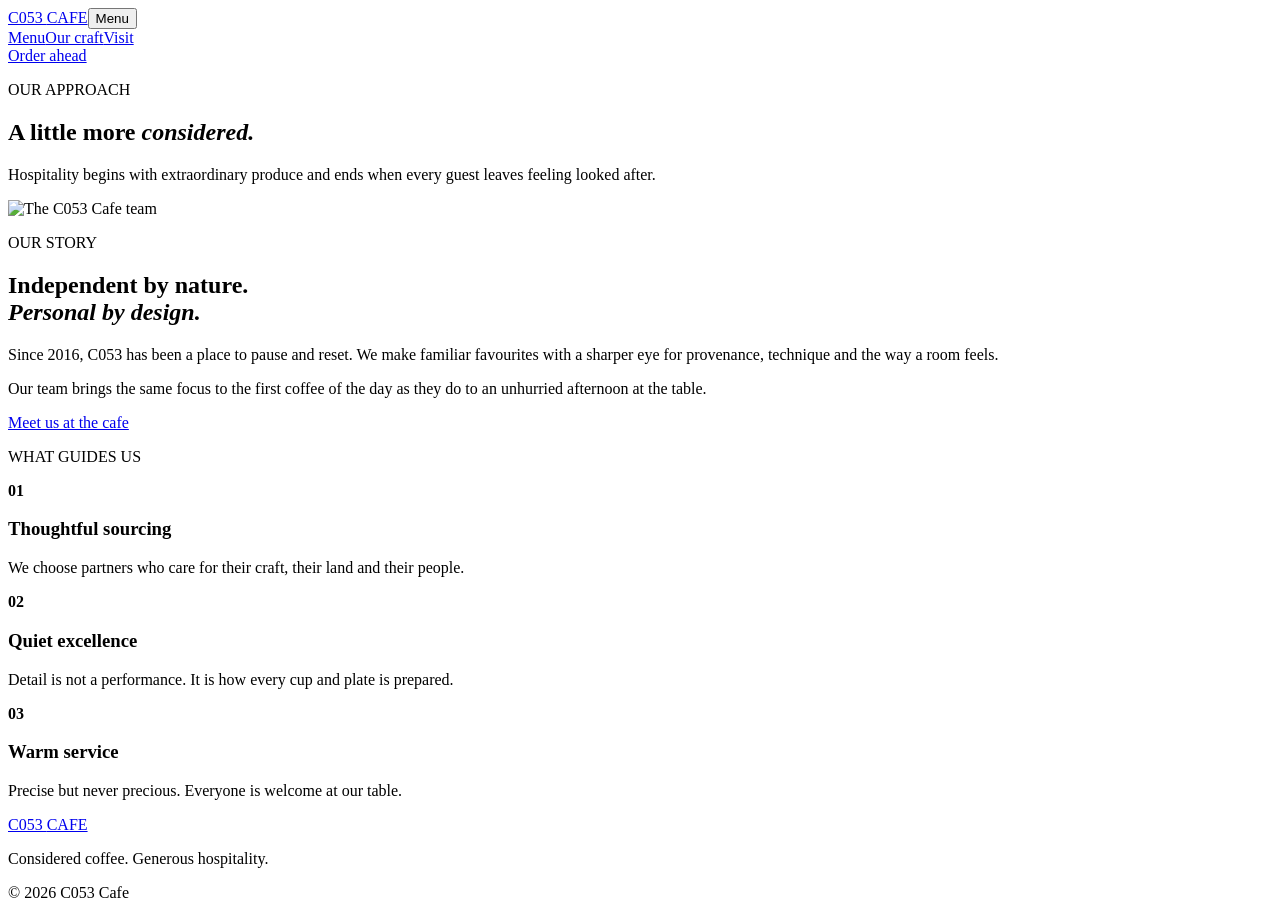
==== about.html @ c3044acc "Create the about page for the cafe" ====
<!doctype html><html lang="en"><head><meta charset="utf-8"><meta name="viewport" content="width=device-width,initial-scale=1"><title>Our Craft | C053 Cafe</title><link rel="preconnect" href="https://fonts.googleapis.com"><link rel="preconnect" href="https://fonts.gstatic.com" crossorigin><link href="https://fonts.googleapis.com/css2?family=DM+Sans:wght@400;500;600;700&family=Playfair+Display:ital,wght@0,600;0,700;1,600&display=swap" rel="stylesheet"><link rel="stylesheet" href="css/style.css"></head><body><header class="header inner-header"><a class="wordmark" href="index.html">C053 <span>CAFE</span></a><button class="nav-toggle" aria-expanded="false" aria-controls="nav">Menu</button><nav id="nav" class="nav"><a href="menu.html">Menu</a><a href="about.html">Our craft</a><a href="visit.html">Visit</a></nav><a class="order-button" href="menu.html">Order ahead</a></header><main><section class="page-hero"><p class="kicker">OUR APPROACH</p><h1>A little more <em>considered.</em></h1><p>Hospitality begins with extraordinary produce and ends when every guest leaves feeling looked after.</p></section><section class="story-grid section"><img src="images/Cafe-Owners.png" alt="The C053 Cafe team"><div><p class="kicker">OUR STORY</p><h2>Independent by nature.<br><em>Personal by design.</em></h2><p>Since 2016, C053 has been a place to pause and reset. We make familiar favourites with a sharper eye for provenance, technique and the way a room feels.</p><p>Our team brings the same focus to the first coffee of the day as they do to an unhurried afternoon at the table.</p><a class="button dark" href="visit.html">Meet us at the cafe</a></div></section><section class="principles section"><p class="kicker">WHAT GUIDES US</p><div><article><strong>01</strong><h3>Thoughtful sourcing</h3><p>We choose partners who care for their craft, their land and their people.</p></article><article><strong>02</strong><h3>Quiet excellence</h3><p>Detail is not a performance. It is how every cup and plate is prepared.</p></article><article><strong>03</strong><h3>Warm service</h3><p>Precise but never precious. Everyone is welcome at our table.</p></article></div></section></main><footer><a class="wordmark" href="index.html">C053 <span>CAFE</span></a><p>Considered coffee. Generous hospitality.</p><p>© 2026 C053 Cafe</p></footer><script src="js/script.js"></script></body></html>
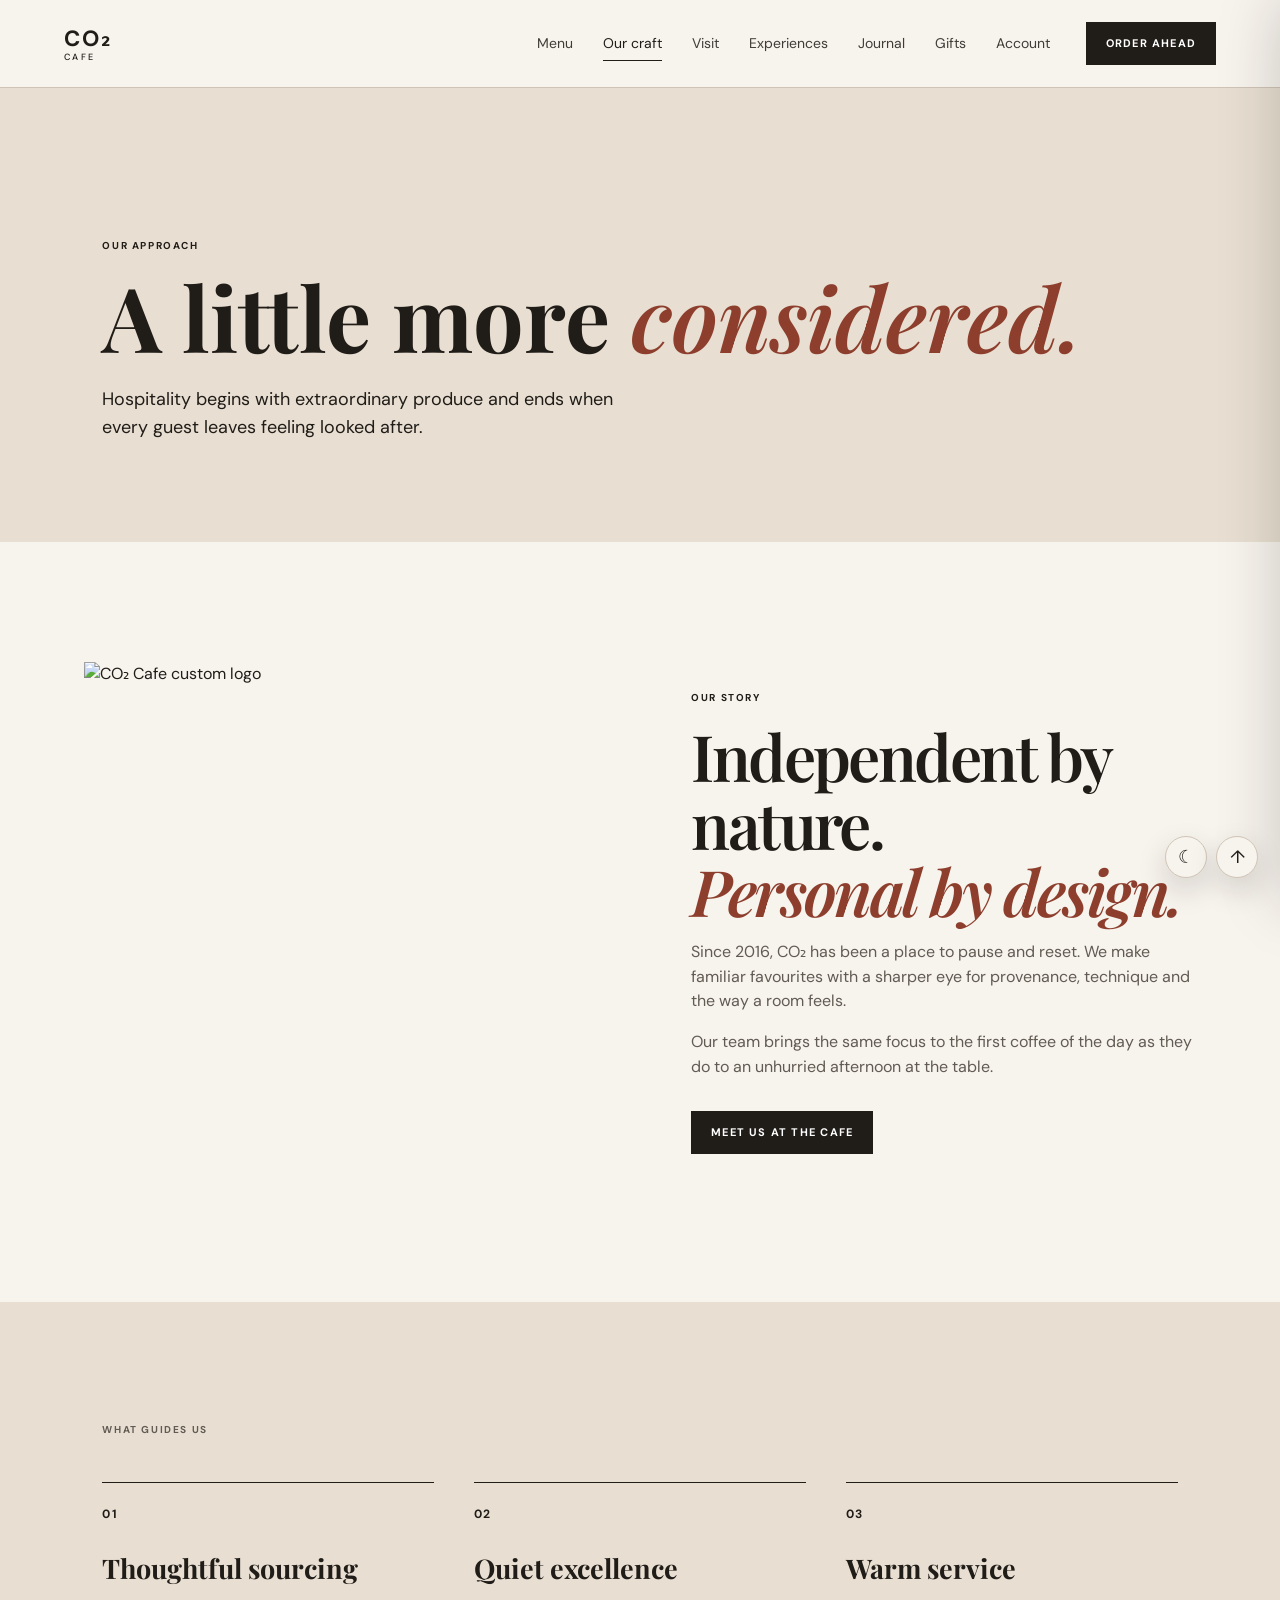
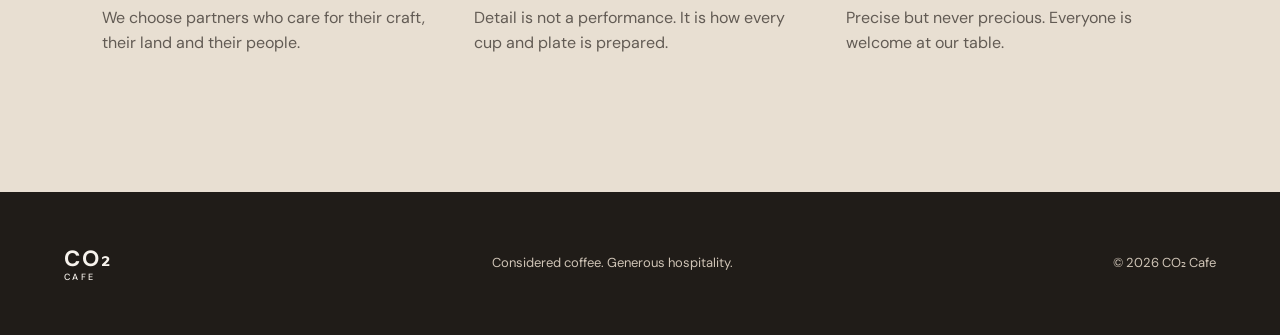
==== commit 3b1103b8: "Update the about page to reflect the latest cafe details and branding" ====
--- a/about.html
+++ b/about.html
@@ -1 +1 @@
-<!doctype html><html lang="en"><head><meta charset="utf-8"><meta name="viewport" content="width=device-width,initial-scale=1"><title>Our Craft | C053 Cafe</title><link rel="preconnect" href="https://fonts.googleapis.com"><link rel="preconnect" href="https://fonts.gstatic.com" crossorigin><link href="https://fonts.googleapis.com/css2?family=DM+Sans:wght@400;500;600;700&family=Playfair+Display:ital,wght@0,600;0,700;1,600&display=swap" rel="stylesheet"><link rel="stylesheet" href="css/style.css"></head><body><header class="header inner-header"><a class="wordmark" href="index.html">C053 <span>CAFE</span></a><button class="nav-toggle" aria-expanded="false" aria-controls="nav">Menu</button><nav id="nav" class="nav"><a href="menu.html">Menu</a><a href="about.html">Our craft</a><a href="visit.html">Visit</a></nav><a class="order-button" href="menu.html">Order ahead</a></header><main><section class="page-hero"><p class="kicker">OUR APPROACH</p><h1>A little more <em>considered.</em></h1><p>Hospitality begins with extraordinary produce and ends when every guest leaves feeling looked after.</p></section><section class="story-grid section"><img src="images/Cafe-Owners.png" alt="The C053 Cafe team"><div><p class="kicker">OUR STORY</p><h2>Independent by nature.<br><em>Personal by design.</em></h2><p>Since 2016, C053 has been a place to pause and reset. We make familiar favourites with a sharper eye for provenance, technique and the way a room feels.</p><p>Our team brings the same focus to the first coffee of the day as they do to an unhurried afternoon at the table.</p><a class="button dark" href="visit.html">Meet us at the cafe</a></div></section><section class="principles section"><p class="kicker">WHAT GUIDES US</p><div><article><strong>01</strong><h3>Thoughtful sourcing</h3><p>We choose partners who care for their craft, their land and their people.</p></article><article><strong>02</strong><h3>Quiet excellence</h3><p>Detail is not a performance. It is how every cup and plate is prepared.</p></article><article><strong>03</strong><h3>Warm service</h3><p>Precise but never precious. Everyone is welcome at our table.</p></article></div></section></main><footer><a class="wordmark" href="index.html">C053 <span>CAFE</span></a><p>Considered coffee. Generous hospitality.</p><p>© 2026 C053 Cafe</p></footer><script src="js/script.js"></script></body></html>
+<!doctype html><html lang="en"><head><meta charset="utf-8"><meta name="viewport" content="width=device-width,initial-scale=1"><title>Our Craft | CO₂ Cafe</title><link rel="preconnect" href="https://fonts.googleapis.com"><link rel="preconnect" href="https://fonts.gstatic.com" crossorigin><link href="https://fonts.googleapis.com/css2?family=DM+Sans:wght@400;500;600;700&family=Playfair+Display:ital,wght@0,600;0,700;1,600&display=swap" rel="stylesheet"><link rel="stylesheet" href="css/style.css"></head><body><header class="header inner-header"><a class="wordmark" href="index.html">CO₂ <span>CAFE</span></a><button class="nav-toggle" aria-expanded="false" aria-controls="nav">Menu</button><nav id="nav" class="nav"><a href="menu.html">Menu</a><a href="about.html">Our craft</a><a href="visit.html">Visit</a></nav><a class="order-button" href="menu.html">Order ahead</a></header><main><section class="page-hero"><p class="kicker">OUR APPROACH</p><h1>A little more <em>considered.</em></h1><p>Hospitality begins with extraordinary produce and ends when every guest leaves feeling looked after.</p></section><section class="story-grid section"><img src="images/co2-cafe-mark.svg" alt="CO₂ Cafe custom logo"><div><p class="kicker">OUR STORY</p><h2>Independent by nature.<br><em>Personal by design.</em></h2><p>Since 2016, CO₂ has been a place to pause and reset. We make familiar favourites with a sharper eye for provenance, technique and the way a room feels.</p><p>Our team brings the same focus to the first coffee of the day as they do to an unhurried afternoon at the table.</p><a class="button dark" href="visit.html">Meet us at the cafe</a></div></section><section class="principles section"><p class="kicker">WHAT GUIDES US</p><div><article><strong>01</strong><h3>Thoughtful sourcing</h3><p>We choose partners who care for their craft, their land and their people.</p></article><article><strong>02</strong><h3>Quiet excellence</h3><p>Detail is not a performance. It is how every cup and plate is prepared.</p></article><article><strong>03</strong><h3>Warm service</h3><p>Precise but never precious. Everyone is welcome at our table.</p></article></div></section></main><footer><a class="wordmark" href="index.html">CO₂ <span>CAFE</span></a><p>Considered coffee. Generous hospitality.</p><p>© 2026 CO₂ Cafe</p></footer><script src="js/script.js"></script></body></html>
--- a/css/style.css
+++ b/css/style.css
@@ -0,0 +1 @@
+:root{--ink:#201c18;--paper:#f7f3ed;--cream:#e8dfd2;--line:#cfc4b6;--rust:#8d3e2d;--max:1240px}*{box-sizing:border-box}html{scroll-behavior:smooth}body{margin:0;background:var(--paper);color:var(--ink);font-family:'DM Sans',sans-serif;font-size:16px;line-height:1.55}a{color:inherit;text-decoration:none}button{font:inherit;cursor:pointer}.header{height:88px;display:flex;align-items:center;gap:36px;padding:0 max(5vw,28px);position:absolute;z-index:3;width:100%;color:#fff;border-bottom:1px solid rgba(255,255,255,.28)}.wordmark{font-family:'DM Sans';font-size:22px;font-weight:700;letter-spacing:.08em;white-space:nowrap}.wordmark span{font-size:9px;letter-spacing:.25em;display:block;font-weight:500;margin-top:-5px}.nav{display:flex;gap:30px;margin-left:auto;font-size:14px}.nav a{opacity:.85}.nav a:hover{opacity:1}.order-button,.button{border:1px solid currentColor;padding:12px 19px;background:transparent;text-transform:uppercase;letter-spacing:.11em;font-size:11px;font-weight:700}.order-button span{background:#fff;color:var(--ink);border-radius:999px;padding:2px 7px;margin-left:6px}.nav-toggle{display:none}.hero{height:min(780px,100vh);min-height:650px;color:#fff;position:relative;isolation:isolate}.hero>img,.hero-shade{position:absolute;width:100%;height:100%;object-fit:cover}.hero-shade{background:linear-gradient(90deg,rgba(18,12,8,.67),rgba(18,12,8,.15) 72%);z-index:1}.hero-content,.hero-note{position:absolute;z-index:2}.hero-content{left:max(8vw,28px);top:50%;transform:translateY(-39%);max-width:620px}.kicker,.product-type,.label{letter-spacing:.16em;font-weight:700;font-size:10px;margin:0 0 17px}.hero h1,h2{font-family:'Playfair Display',serif;font-weight:600;line-height:1.05;letter-spacing:-.04em;margin:0}.hero h1{font-size:clamp(52px,7vw,100px)}em{color:var(--rust);font-weight:600}.hero h1 em{color:#fff}.hero-content>p:not(.kicker){font-size:18px;max-width:470px;margin:25px 0 32px}.button.light{background:#fff;color:var(--ink);border-color:#fff}.hero-note{bottom:30px;right:5vw;font-size:11px;letter-spacing:.1em;text-transform:uppercase}.section{max-width:var(--max);margin:auto;padding:120px max(5vw,28px)}h2{font-size:clamp(40px,5vw,68px)}.intro{padding-top:135px}.lead{max-width:610px;font-size:20px;margin:30px 0 60px;color:#514b45}.credentials{display:grid;grid-template-columns:repeat(3,1fr);border-top:1px solid var(--line);border-bottom:1px solid var(--line)}.credentials div{padding:25px 0;display:flex;align-items:center;gap:16px;border-right:1px solid var(--line)}.credentials div:last-child{border:0}.credentials strong{font-family:'Playfair Display';font-size:34px}.credentials span{font-size:12px;line-height:1.35}.menu{padding-top:70px}.section-head{display:flex;justify-content:space-between;gap:50px;align-items:end}.section-head>p{max-width:350px;color:#625b54}.filters{display:flex;gap:8px;margin:48px 0 25px}.filters button{background:none;border:0;padding:8px 0;margin-right:24px;font-size:12px;letter-spacing:.1em;text-transform:uppercase}.filters .selected{border-bottom:2px solid var(--rust);color:var(--rust)}.products{display:grid;grid-template-columns:repeat(3,1fr);gap:20px}.products article{background:#fff}.products img{width:100%;height:315px;object-fit:cover;display:block}.products article>div{padding:22px}.products h3{font-family:'Playfair Display';font-size:25px;margin:0}.products article p:not(.product-type){font-size:14px;color:#625b54;min-height:44px}.products button{border:0;border-top:1px solid var(--line);width:100%;background:none;text-align:left;padding:14px 0 0;font-size:11px;text-transform:uppercase;letter-spacing:.1em;font-weight:700}.products button span{float:right}.craft{display:grid;grid-template-columns:1.15fr .85fr;background:var(--cream);margin-top:70px}.craft-image img{height:100%;min-height:570px;width:100%;object-fit:cover;display:block}.craft-copy{padding:clamp(50px,8vw,130px) max(7vw,30px);align-self:center}.craft-copy>p:not(.kicker){color:#554d46;margin:28px 0}.text-link{border-bottom:1px solid var(--ink);padding-bottom:6px;font-size:12px;text-transform:uppercase;letter-spacing:.11em;font-weight:700}.visit{display:grid;grid-template-columns:1fr 1fr;gap:70px;padding-top:140px;padding-bottom:140px}.visit-info{display:grid;grid-template-columns:1fr 1fr;gap:25px}.visit-info p:not(.label){margin:0;font-size:15px}.visit .button{grid-column:span 2;justify-self:start;margin-top:25px;background:var(--ink);color:#fff}.toast{position:fixed;bottom:25px;left:50%;transform:translate(-50%,100px);opacity:0;transition:.25s;background:var(--ink);color:#fff;padding:14px 20px;font-size:13px;z-index:5}.toast.show{transform:translate(-50%,0);opacity:1}footer{background:#201c18;color:#f7f3ed;padding:50px max(5vw,28px);display:flex;justify-content:space-between;align-items:center;gap:25px;font-size:13px}footer p{margin:0;color:#cfc4b6}@media(max-width:720px){.header{height:70px;gap:18px}.nav-toggle{display:block;margin-left:auto;background:none;color:white;border:0;text-transform:uppercase;letter-spacing:.1em;font-size:11px}.nav{display:none;position:absolute;top:70px;left:0;right:0;background:#201c18;padding:20px 28px;flex-direction:column;gap:14px}.nav.open{display:flex}.order-button{padding:9px 11px;font-size:9px}.hero{min-height:620px}.hero-content{left:28px;right:28px}.hero-note{left:28px;right:auto}.section{padding:82px 28px}.credentials{grid-template-columns:1fr}.credentials div{border-right:0;border-bottom:1px solid var(--line)}.credentials div:last-child{border-bottom:0}.section-head,.visit{display:block}.section-head>p{margin-top:25px}.products{grid-template-columns:1fr}.products img{height:280px}.craft{grid-template-columns:1fr}.craft-image img{min-height:340px;height:340px}.visit-info{margin-top:40px}.visit .button{margin-top:35px}footer{display:block}footer>*{margin-bottom:20px!important}}
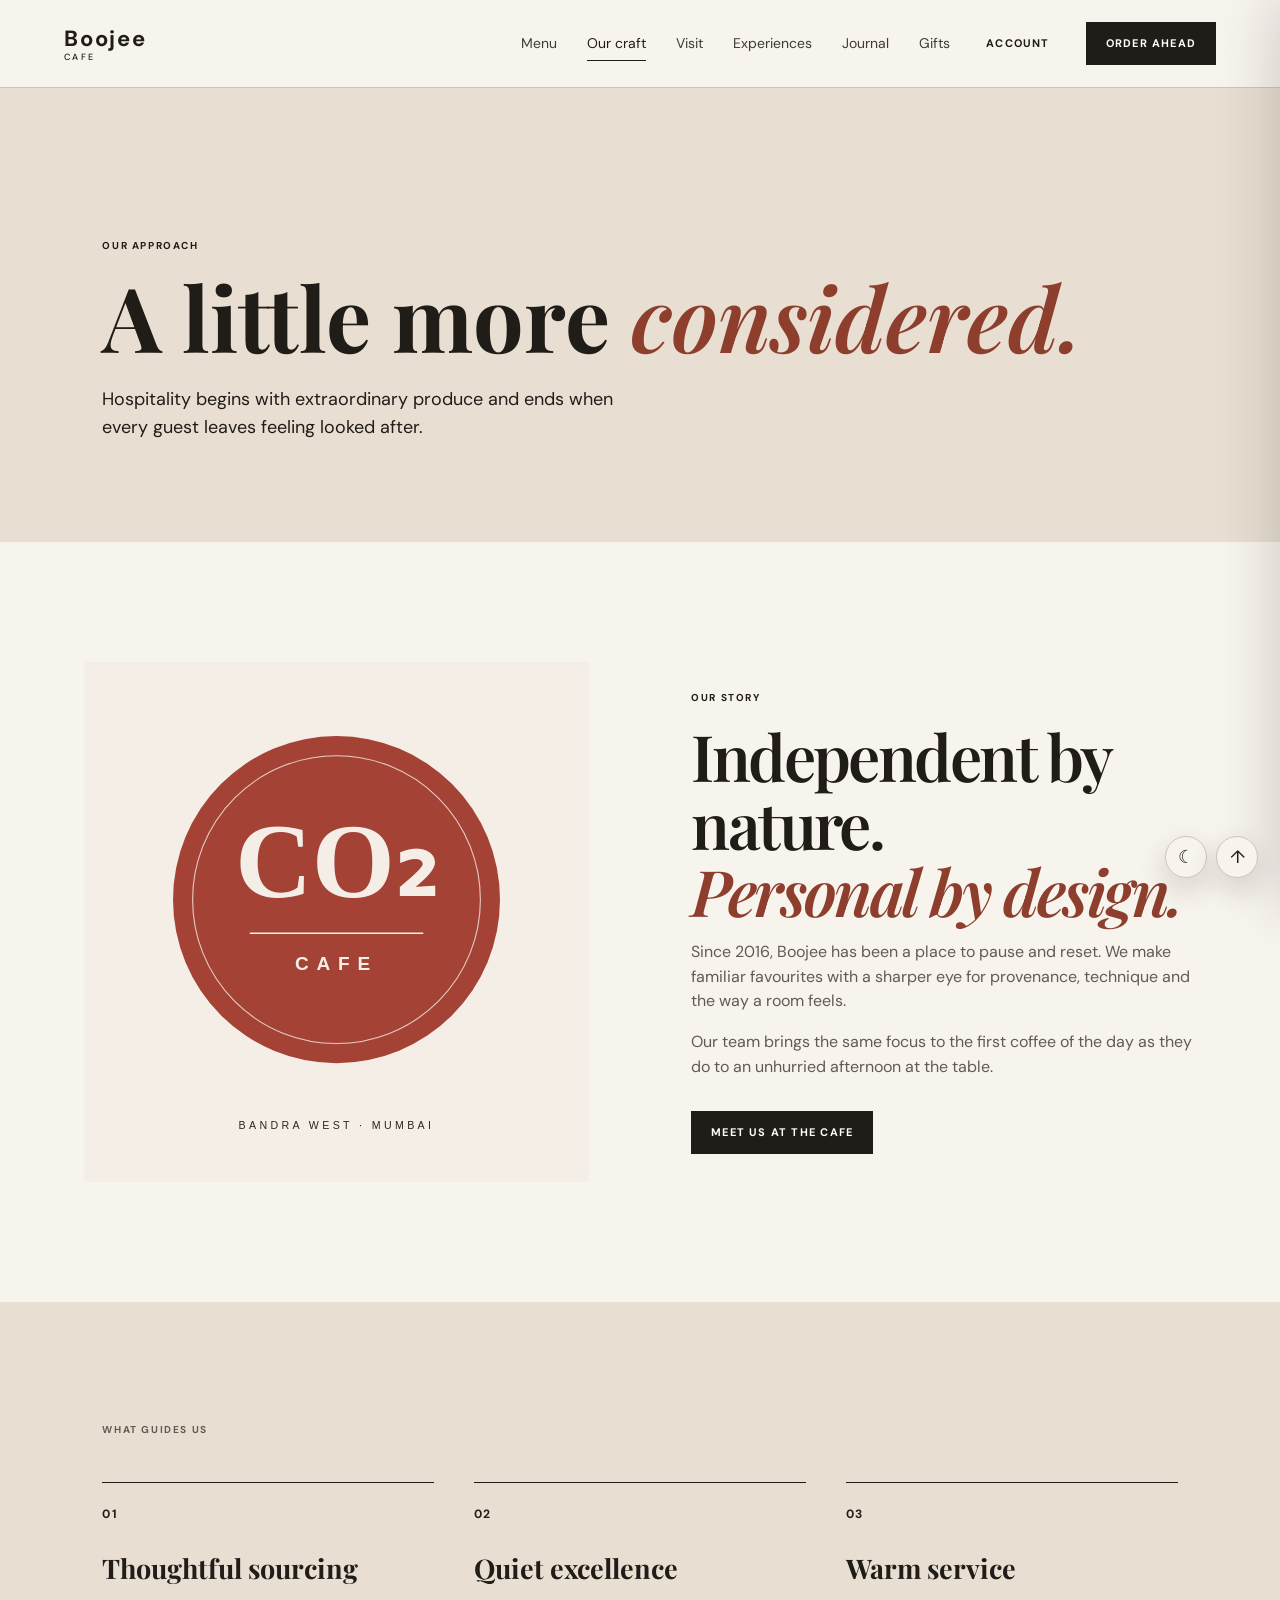
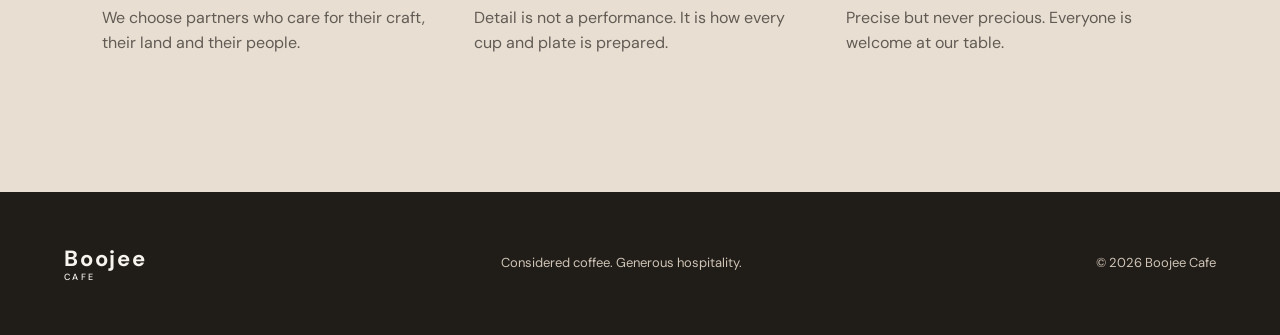
==== commit 416c5bee: "Refactor: Rebrand from CO2/C053 Cafe to Boojee Cafe globally" ====
--- a/about.html
+++ b/about.html
@@ -1 +1 @@
-<!doctype html><html lang="en"><head><meta charset="utf-8"><meta name="viewport" content="width=device-width,initial-scale=1"><title>Our Craft | CO₂ Cafe</title><link rel="preconnect" href="https://fonts.googleapis.com"><link rel="preconnect" href="https://fonts.gstatic.com" crossorigin><link href="https://fonts.googleapis.com/css2?family=DM+Sans:wght@400;500;600;700&family=Playfair+Display:ital,wght@0,600;0,700;1,600&display=swap" rel="stylesheet"><link rel="stylesheet" href="css/style.css"></head><body><header class="header inner-header"><a class="wordmark" href="index.html">CO₂ <span>CAFE</span></a><button class="nav-toggle" aria-expanded="false" aria-controls="nav">Menu</button><nav id="nav" class="nav"><a href="menu.html">Menu</a><a href="about.html">Our craft</a><a href="visit.html">Visit</a></nav><a class="order-button" href="menu.html">Order ahead</a></header><main><section class="page-hero"><p class="kicker">OUR APPROACH</p><h1>A little more <em>considered.</em></h1><p>Hospitality begins with extraordinary produce and ends when every guest leaves feeling looked after.</p></section><section class="story-grid section"><img src="images/co2-cafe-mark.svg" alt="CO₂ Cafe custom logo"><div><p class="kicker">OUR STORY</p><h2>Independent by nature.<br><em>Personal by design.</em></h2><p>Since 2016, CO₂ has been a place to pause and reset. We make familiar favourites with a sharper eye for provenance, technique and the way a room feels.</p><p>Our team brings the same focus to the first coffee of the day as they do to an unhurried afternoon at the table.</p><a class="button dark" href="visit.html">Meet us at the cafe</a></div></section><section class="principles section"><p class="kicker">WHAT GUIDES US</p><div><article><strong>01</strong><h3>Thoughtful sourcing</h3><p>We choose partners who care for their craft, their land and their people.</p></article><article><strong>02</strong><h3>Quiet excellence</h3><p>Detail is not a performance. It is how every cup and plate is prepared.</p></article><article><strong>03</strong><h3>Warm service</h3><p>Precise but never precious. Everyone is welcome at our table.</p></article></div></section></main><footer><a class="wordmark" href="index.html">CO₂ <span>CAFE</span></a><p>Considered coffee. Generous hospitality.</p><p>© 2026 CO₂ Cafe</p></footer><script src="js/script.js"></script></body></html>
+<!doctype html><html lang="en"><head><meta charset="utf-8"><meta name="viewport" content="width=device-width,initial-scale=1"><title>Our Craft | Boojee Cafe</title><link rel="preconnect" href="https://fonts.googleapis.com"><link rel="preconnect" href="https://fonts.gstatic.com" crossorigin><link href="https://fonts.googleapis.com/css2?family=DM+Sans:wght@400;500;600;700&family=Playfair+Display:ital,wght@0,600;0,700;1,600&display=swap" rel="stylesheet"><link rel="stylesheet" href="css/style.css"></head><body><header class="header inner-header"><a class="wordmark" href="index.html">Boojee <span>CAFE</span></a><button class="nav-toggle" aria-expanded="false" aria-controls="nav">Menu</button><nav id="nav" class="nav"><a href="menu.html">Menu</a><a href="about.html">Our craft</a><a href="visit.html">Visit</a></nav><a class="order-button" href="menu.html">Order ahead</a></header><main><section class="page-hero"><p class="kicker">OUR APPROACH</p><h1>A little more <em>considered.</em></h1><p>Hospitality begins with extraordinary produce and ends when every guest leaves feeling looked after.</p></section><section class="story-grid section"><img src="images/boojee-cafe-mark.svg" alt="Boojee Cafe custom logo"><div><p class="kicker">OUR STORY</p><h2>Independent by nature.<br><em>Personal by design.</em></h2><p>Since 2016, Boojee has been a place to pause and reset. We make familiar favourites with a sharper eye for provenance, technique and the way a room feels.</p><p>Our team brings the same focus to the first coffee of the day as they do to an unhurried afternoon at the table.</p><a class="button dark" href="visit.html">Meet us at the cafe</a></div></section><section class="principles section"><p class="kicker">WHAT GUIDES US</p><div><article><strong>01</strong><h3>Thoughtful sourcing</h3><p>We choose partners who care for their craft, their land and their people.</p></article><article><strong>02</strong><h3>Quiet excellence</h3><p>Detail is not a performance. It is how every cup and plate is prepared.</p></article><article><strong>03</strong><h3>Warm service</h3><p>Precise but never precious. Everyone is welcome at our table.</p></article></div></section></main><footer><a class="wordmark" href="index.html">Boojee <span>CAFE</span></a><p>Considered coffee. Generous hospitality.</p><p>© 2026 Boojee Cafe</p></footer><script src="js/script.js"></script></body></html>
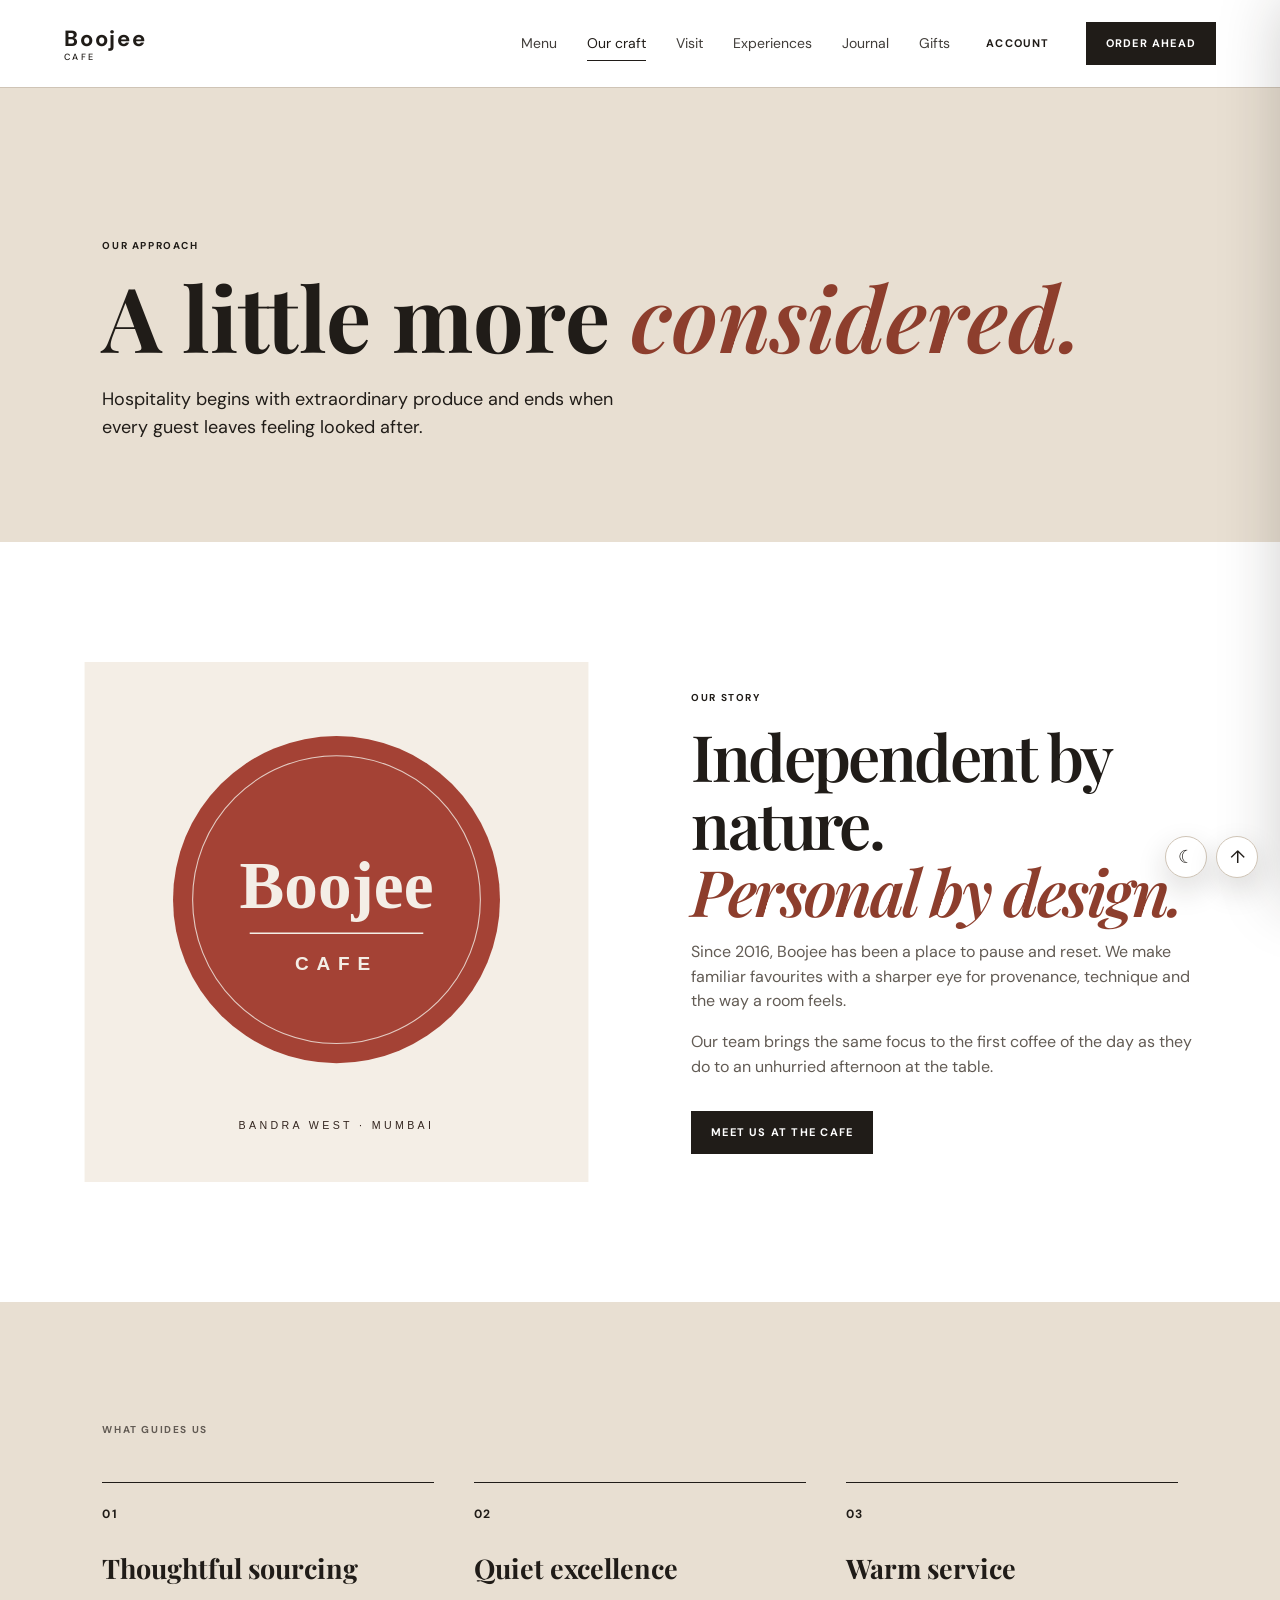
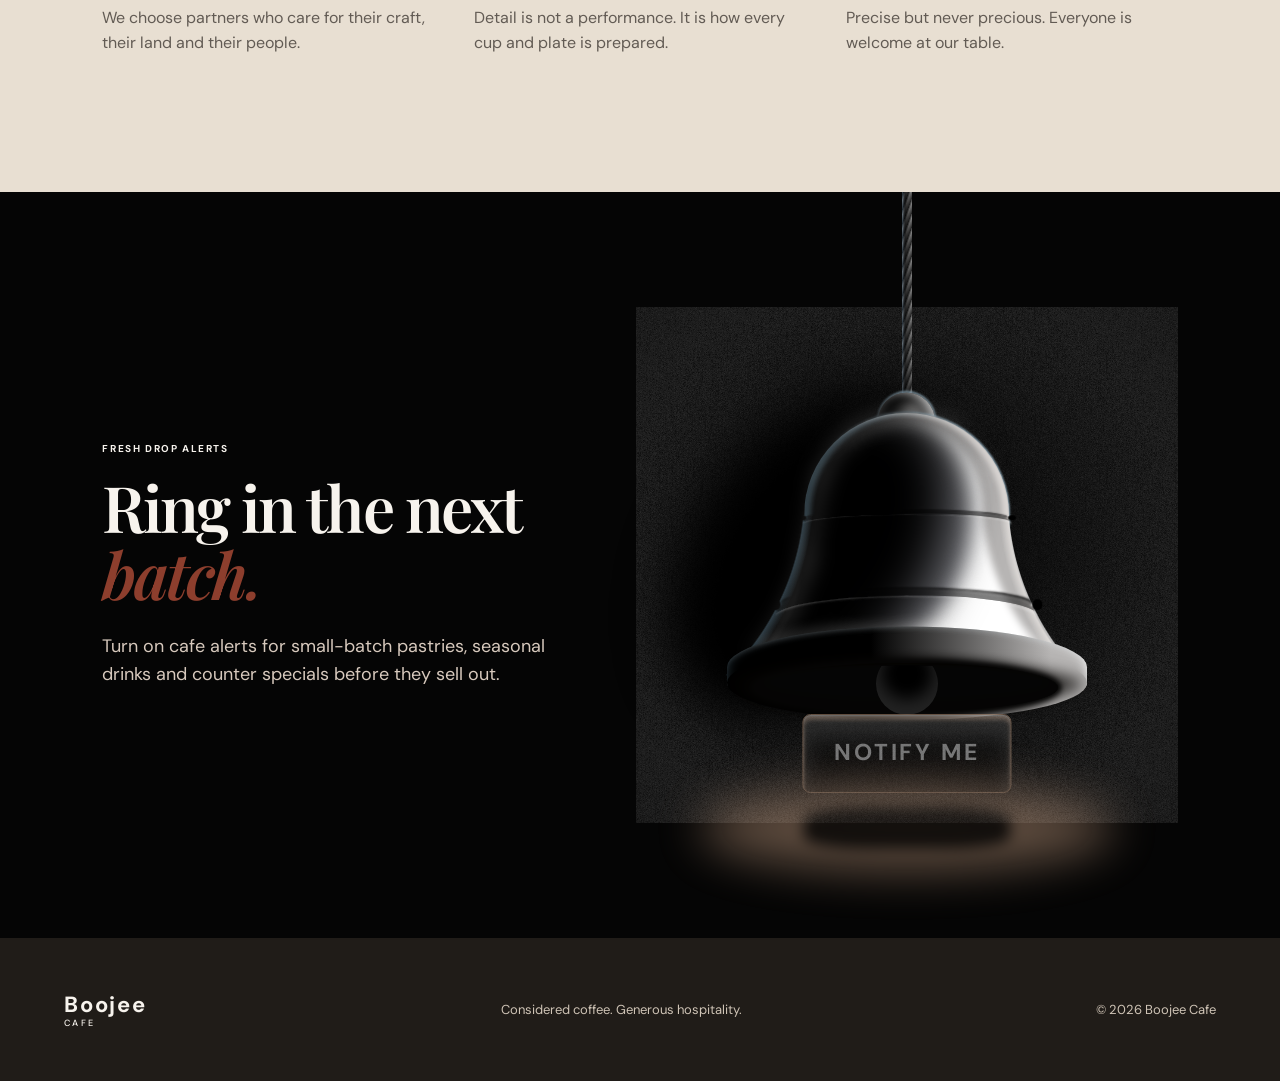
==== commit 1f07aa02: "Update about page with the latest brand copy and styling" ====
--- a/about.html
+++ b/about.html
@@ -1 +1,35 @@
-<!doctype html><html lang="en"><head><meta charset="utf-8"><meta name="viewport" content="width=device-width,initial-scale=1"><title>Our Craft | Boojee Cafe</title><link rel="preconnect" href="https://fonts.googleapis.com"><link rel="preconnect" href="https://fonts.gstatic.com" crossorigin><link href="https://fonts.googleapis.com/css2?family=DM+Sans:wght@400;500;600;700&family=Playfair+Display:ital,wght@0,600;0,700;1,600&display=swap" rel="stylesheet"><link rel="stylesheet" href="css/style.css"></head><body><header class="header inner-header"><a class="wordmark" href="index.html">Boojee <span>CAFE</span></a><button class="nav-toggle" aria-expanded="false" aria-controls="nav">Menu</button><nav id="nav" class="nav"><a href="menu.html">Menu</a><a href="about.html">Our craft</a><a href="visit.html">Visit</a></nav><a class="order-button" href="menu.html">Order ahead</a></header><main><section class="page-hero"><p class="kicker">OUR APPROACH</p><h1>A little more <em>considered.</em></h1><p>Hospitality begins with extraordinary produce and ends when every guest leaves feeling looked after.</p></section><section class="story-grid section"><img src="images/boojee-cafe-mark.svg" alt="Boojee Cafe custom logo"><div><p class="kicker">OUR STORY</p><h2>Independent by nature.<br><em>Personal by design.</em></h2><p>Since 2016, Boojee has been a place to pause and reset. We make familiar favourites with a sharper eye for provenance, technique and the way a room feels.</p><p>Our team brings the same focus to the first coffee of the day as they do to an unhurried afternoon at the table.</p><a class="button dark" href="visit.html">Meet us at the cafe</a></div></section><section class="principles section"><p class="kicker">WHAT GUIDES US</p><div><article><strong>01</strong><h3>Thoughtful sourcing</h3><p>We choose partners who care for their craft, their land and their people.</p></article><article><strong>02</strong><h3>Quiet excellence</h3><p>Detail is not a performance. It is how every cup and plate is prepared.</p></article><article><strong>03</strong><h3>Warm service</h3><p>Precise but never precious. Everyone is welcome at our table.</p></article></div></section></main><footer><a class="wordmark" href="index.html">Boojee <span>CAFE</span></a><p>Considered coffee. Generous hospitality.</p><p>© 2026 Boojee Cafe</p></footer><script src="js/script.js"></script></body></html>
+<!doctype html><html lang="en"><head><meta charset="utf-8"><meta name="viewport" content="width=device-width,initial-scale=1"><title>Our Craft | Boojee Cafe</title><link rel="preconnect" href="https://fonts.googleapis.com"><link rel="preconnect" href="https://fonts.gstatic.com" crossorigin><link href="https://fonts.googleapis.com/css2?family=DM+Sans:wght@400;500;600;700&family=Playfair+Display:ital,wght@0,600;0,700;1,600&display=swap" rel="stylesheet"><link rel="stylesheet" href="css/style.css"></head><body><header class="header inner-header"><a class="wordmark" href="index.html">Boojee <span>CAFE</span></a><button class="nav-toggle" aria-expanded="false" aria-controls="nav">Menu</button><nav id="nav" class="nav"><a href="menu.html">Menu</a><a href="about.html">Our craft</a><a href="visit.html">Visit</a></nav><a class="order-button" href="menu.html">Order ahead</a></header><main><section class="page-hero"><p class="kicker">OUR APPROACH</p><h1>A little more <em>considered.</em></h1><p>Hospitality begins with extraordinary produce and ends when every guest leaves feeling looked after.</p></section><section class="story-grid section"><img src="images/boojee-cafe-mark.svg" alt="Boojee Cafe custom logo"><div><p class="kicker">OUR STORY</p><h2>Independent by nature.<br><em>Personal by design.</em></h2><p>Since 2016, Boojee has been a place to pause and reset. We make familiar favourites with a sharper eye for provenance, technique and the way a room feels.</p><p>Our team brings the same focus to the first coffee of the day as they do to an unhurried afternoon at the table.</p><a class="button dark" href="visit.html">Meet us at the cafe</a></div></section><section class="principles section"><p class="kicker">WHAT GUIDES US</p><div><article><strong>01</strong><h3>Thoughtful sourcing</h3><p>We choose partners who care for their craft, their land and their people.</p></article><article><strong>02</strong><h3>Quiet excellence</h3><p>Detail is not a performance. It is how every cup and plate is prepared.</p></article><article><strong>03</strong><h3>Warm service</h3><p>Precise but never precious. Everyone is welcome at our table.</p></article></div></section>
+    <section class="bell-notify" aria-labelledby="bellNotifyTitle">
+      <div class="bell-copy">
+        <p class="kicker">FRESH DROP ALERTS</p>
+        <h2 id="bellNotifyTitle">Ring in the next <em>batch.</em></h2>
+        <p>Turn on cafe alerts for small-batch pastries, seasonal drinks and counter specials before they sell out.</p>
+      </div>
+      <div class="bell-stage">
+        <div class="bell-container off" data-bell-toggle aria-pressed="false" aria-label="Turn cafe notifications on">
+          <span class="rope"></span>
+          <span class="bell-top"></span>
+          <span class="bell-base"></span>
+          <span class="bell-base bell-base-glow"></span>
+          <span class="shadow-l1"></span>
+          <span class="shadow-l2"></span>
+          <span class="left-glow"></span>
+          <span class="left-glow2"></span>
+          <span class="r-glow"></span>
+          <span class="r-glow2"></span>
+          <span class="mid-ring"></span>
+          <span class="mid-ring small"></span>
+          <span class="glow"></span>
+          <span class="glow2"></span>
+          <span class="bell-buff-t"></span>
+          <span class="bell-buff"></span>
+          <span class="bell-btm"></span>
+          <span class="bell-btm2"></span>
+          <span class="bell-ring-container"><span class="bell-ring"></span><span class="bell-rays"></span></span>
+          <span class="volumetric"><span class="vl"></span><span class="vr"></span></span>
+        </div>
+        <button class="notify-button" type="button" data-bell-button>Notify Me</button>
+        <span class="grain" aria-hidden="true"></span>
+      </div>
+    </section>
+</main><footer><a class="wordmark" href="index.html">Boojee <span>CAFE</span></a><p>Considered coffee. Generous hospitality.</p><p>© 2026 Boojee Cafe</p></footer><script src="js/script.js"></script></body></html>
--- a/css/style.css
+++ b/css/style.css
@@ -1 +1 @@
-:root{--ink:#201c18;--paper:#f7f3ed;--cream:#e8dfd2;--line:#cfc4b6;--rust:#8d3e2d;--max:1240px}*{box-sizing:border-box}html{scroll-behavior:smooth}body{margin:0;background:var(--paper);color:var(--ink);font-family:'DM Sans',sans-serif;font-size:16px;line-height:1.55}a{color:inherit;text-decoration:none}button{font:inherit;cursor:pointer}.header{height:88px;display:flex;align-items:center;gap:36px;padding:0 max(5vw,28px);position:absolute;z-index:3;width:100%;color:#fff;border-bottom:1px solid rgba(255,255,255,.28)}.wordmark{font-family:'DM Sans';font-size:22px;font-weight:700;letter-spacing:.08em;white-space:nowrap}.wordmark span{font-size:9px;letter-spacing:.25em;display:block;font-weight:500;margin-top:-5px}.nav{display:flex;gap:30px;margin-left:auto;font-size:14px}.nav a{opacity:.85}.nav a:hover{opacity:1}.order-button,.button{border:1px solid currentColor;padding:12px 19px;background:transparent;text-transform:uppercase;letter-spacing:.11em;font-size:11px;font-weight:700}.order-button span{background:#fff;color:var(--ink);border-radius:999px;padding:2px 7px;margin-left:6px}.nav-toggle{display:none}.hero{height:min(780px,100vh);min-height:650px;color:#fff;position:relative;isolation:isolate}.hero>img,.hero-shade{position:absolute;width:100%;height:100%;object-fit:cover}.hero-shade{background:linear-gradient(90deg,rgba(18,12,8,.67),rgba(18,12,8,.15) 72%);z-index:1}.hero-content,.hero-note{position:absolute;z-index:2}.hero-content{left:max(8vw,28px);top:50%;transform:translateY(-39%);max-width:620px}.kicker,.product-type,.label{letter-spacing:.16em;font-weight:700;font-size:10px;margin:0 0 17px}.hero h1,h2{font-family:'Playfair Display',serif;font-weight:600;line-height:1.05;letter-spacing:-.04em;margin:0}.hero h1{font-size:clamp(52px,7vw,100px)}em{color:var(--rust);font-weight:600}.hero h1 em{color:#fff}.hero-content>p:not(.kicker){font-size:18px;max-width:470px;margin:25px 0 32px}.button.light{background:#fff;color:var(--ink);border-color:#fff}.hero-note{bottom:30px;right:5vw;font-size:11px;letter-spacing:.1em;text-transform:uppercase}.section{max-width:var(--max);margin:auto;padding:120px max(5vw,28px)}h2{font-size:clamp(40px,5vw,68px)}.intro{padding-top:135px}.lead{max-width:610px;font-size:20px;margin:30px 0 60px;color:#514b45}.credentials{display:grid;grid-template-columns:repeat(3,1fr);border-top:1px solid var(--line);border-bottom:1px solid var(--line)}.credentials div{padding:25px 0;display:flex;align-items:center;gap:16px;border-right:1px solid var(--line)}.credentials div:last-child{border:0}.credentials strong{font-family:'Playfair Display';font-size:34px}.credentials span{font-size:12px;line-height:1.35}.menu{padding-top:70px}.section-head{display:flex;justify-content:space-between;gap:50px;align-items:end}.section-head>p{max-width:350px;color:#625b54}.filters{display:flex;gap:8px;margin:48px 0 25px}.filters button{background:none;border:0;padding:8px 0;margin-right:24px;font-size:12px;letter-spacing:.1em;text-transform:uppercase}.filters .selected{border-bottom:2px solid var(--rust);color:var(--rust)}.products{display:grid;grid-template-columns:repeat(3,1fr);gap:20px}.products article{background:#fff}.products img{width:100%;height:315px;object-fit:cover;display:block}.products article>div{padding:22px}.products h3{font-family:'Playfair Display';font-size:25px;margin:0}.products article p:not(.product-type){font-size:14px;color:#625b54;min-height:44px}.products button{border:0;border-top:1px solid var(--line);width:100%;background:none;text-align:left;padding:14px 0 0;font-size:11px;text-transform:uppercase;letter-spacing:.1em;font-weight:700}.products button span{float:right}.craft{display:grid;grid-template-columns:1.15fr .85fr;background:var(--cream);margin-top:70px}.craft-image img{height:100%;min-height:570px;width:100%;object-fit:cover;display:block}.craft-copy{padding:clamp(50px,8vw,130px) max(7vw,30px);align-self:center}.craft-copy>p:not(.kicker){color:#554d46;margin:28px 0}.text-link{border-bottom:1px solid var(--ink);padding-bottom:6px;font-size:12px;text-transform:uppercase;letter-spacing:.11em;font-weight:700}.visit{display:grid;grid-template-columns:1fr 1fr;gap:70px;padding-top:140px;padding-bottom:140px}.visit-info{display:grid;grid-template-columns:1fr 1fr;gap:25px}.visit-info p:not(.label){margin:0;font-size:15px}.visit .button{grid-column:span 2;justify-self:start;margin-top:25px;background:var(--ink);color:#fff}.toast{position:fixed;bottom:25px;left:50%;transform:translate(-50%,100px);opacity:0;transition:.25s;background:var(--ink);color:#fff;padding:14px 20px;font-size:13px;z-index:5}.toast.show{transform:translate(-50%,0);opacity:1}footer{background:#201c18;color:#f7f3ed;padding:50px max(5vw,28px);display:flex;justify-content:space-between;align-items:center;gap:25px;font-size:13px}footer p{margin:0;color:#cfc4b6}@media(max-width:720px){.header{height:70px;gap:18px}.nav-toggle{display:block;margin-left:auto;background:none;color:white;border:0;text-transform:uppercase;letter-spacing:.1em;font-size:11px}.nav{display:none;position:absolute;top:70px;left:0;right:0;background:#201c18;padding:20px 28px;flex-direction:column;gap:14px}.nav.open{display:flex}.order-button{padding:9px 11px;font-size:9px}.hero{min-height:620px}.hero-content{left:28px;right:28px}.hero-note{left:28px;right:auto}.section{padding:82px 28px}.credentials{grid-template-columns:1fr}.credentials div{border-right:0;border-bottom:1px solid var(--line)}.credentials div:last-child{border-bottom:0}.section-head,.visit{display:block}.section-head>p{margin-top:25px}.products{grid-template-columns:1fr}.products img{height:280px}.craft{grid-template-columns:1fr}.craft-image img{min-height:340px;height:340px}.visit-info{margin-top:40px}.visit .button{margin-top:35px}footer{display:block}footer>*{margin-bottom:20px!important}}
+:root{--ink:#201c18;--paper:#fff;--cream:#e8dfd2;--line:#cfc4b6;--rust:#8d3e2d;--max:1240px}*{box-sizing:border-box}html{scroll-behavior:smooth}body{margin:0;background:var(--paper);color:var(--ink);font-family:'DM Sans',sans-serif;font-size:16px;line-height:1.55}a{color:inherit;text-decoration:none}button{font:inherit;cursor:pointer}.header{height:88px;display:flex;align-items:center;gap:36px;padding:0 max(5vw,28px);position:absolute;z-index:3;width:100%;color:#fff;border-bottom:1px solid rgba(255,255,255,.28)}.wordmark{font-family:'DM Sans';font-size:22px;font-weight:700;letter-spacing:.08em;white-space:nowrap}.wordmark span{font-size:9px;letter-spacing:.25em;display:block;font-weight:500;margin-top:-5px}.nav{display:flex;gap:30px;margin-left:auto;font-size:14px}.nav a{opacity:.85}.nav a:hover{opacity:1}.order-button,.button{border:1px solid currentColor;padding:12px 19px;background:transparent;text-transform:uppercase;letter-spacing:.11em;font-size:11px;font-weight:700}.order-button span{background:#fff;color:var(--ink);border-radius:999px;padding:2px 7px;margin-left:6px}.nav-toggle{display:none}.hero{height:min(780px,100vh);min-height:650px;color:#fff;position:relative;isolation:isolate}.hero>img,.hero-shade{position:absolute;width:100%;height:100%;object-fit:cover}.hero-shade{background:linear-gradient(90deg,rgba(18,12,8,.67),rgba(18,12,8,.15) 72%);z-index:1}.hero-content,.hero-note{position:absolute;z-index:2}.hero-content{left:max(8vw,28px);top:50%;transform:translateY(-39%);max-width:620px}.kicker,.product-type,.label{letter-spacing:.16em;font-weight:700;font-size:10px;margin:0 0 17px}.hero h1,h2{font-family:'Playfair Display',serif;font-weight:600;line-height:1.05;letter-spacing:-.04em;margin:0}.hero h1{font-size:clamp(52px,7vw,100px)}em{color:var(--rust);font-weight:600}.hero h1 em{color:var(--rust)}.hero-content>p:not(.kicker){font-size:18px;max-width:470px;margin:25px 0 32px}.button.light{background:#fff;color:var(--ink);border-color:#fff}.hero-note{bottom:30px;right:5vw;font-size:11px;letter-spacing:.1em;text-transform:uppercase}.section{max-width:var(--max);margin:auto;padding:120px max(5vw,28px)}h2{font-size:clamp(40px,5vw,68px)}.intro{padding-top:135px}.lead{max-width:610px;font-size:20px;margin:30px 0 60px;color:#514b45}.credentials{display:grid;grid-template-columns:repeat(3,1fr);border-top:1px solid var(--line);border-bottom:1px solid var(--line)}.credentials div{padding:25px 0;display:flex;align-items:center;gap:16px;border-right:1px solid var(--line)}.credentials div:last-child{border:0}.credentials strong{font-family:'Playfair Display';font-size:34px}.credentials span{font-size:12px;line-height:1.35}.menu{padding-top:70px}.section-head{display:flex;justify-content:space-between;gap:50px;align-items:end}.section-head>p{max-width:350px;color:#625b54}.filters{display:flex;gap:8px;margin:48px 0 25px}.filters button{background:none;border:0;padding:8px 0;margin-right:24px;font-size:12px;letter-spacing:.1em;text-transform:uppercase}.filters .selected{border-bottom:2px solid var(--rust);color:var(--rust)}.products{display:grid;grid-template-columns:repeat(3,1fr);gap:20px}.products article{background:#fff}.products img{width:100%;height:315px;object-fit:cover;display:block}.products article>div{padding:22px}.products h3{font-family:'Playfair Display';font-size:25px;margin:0}.products article p:not(.product-type){font-size:14px;color:#625b54;min-height:44px}.products button{border:0;border-top:1px solid var(--line);width:100%;background:none;text-align:left;padding:14px 0 0;font-size:11px;text-transform:uppercase;letter-spacing:.1em;font-weight:700}.products button span{float:right}.craft{display:grid;grid-template-columns:1.15fr .85fr;background:var(--cream);margin-top:70px}.craft-image img{height:100%;min-height:570px;width:100%;object-fit:cover;display:block}.craft-copy{padding:clamp(50px,8vw,130px) max(7vw,30px);align-self:center}.craft-copy>p:not(.kicker){color:#554d46;margin:28px 0}.text-link{border-bottom:1px solid var(--ink);padding-bottom:6px;font-size:12px;text-transform:uppercase;letter-spacing:.11em;font-weight:700}.visit{display:grid;grid-template-columns:1fr 1fr;gap:70px;padding-top:140px;padding-bottom:140px}.visit-info{display:grid;grid-template-columns:1fr 1fr;gap:25px}.visit-info p:not(.label){margin:0;font-size:15px}.visit .button{grid-column:span 2;justify-self:start;margin-top:25px;background:var(--ink);color:#fff}.toast{position:fixed;bottom:25px;left:50%;transform:translate(-50%,100px);opacity:0;transition:.25s;background:var(--ink);color:#fff;padding:14px 20px;font-size:13px;z-index:5}.toast.show{transform:translate(-50%,0);opacity:1}footer{background:#201c18;color:#f7f3ed;padding:50px max(5vw,28px);display:flex;justify-content:space-between;align-items:center;gap:25px;font-size:13px}footer p{margin:0;color:#cfc4b6}@media(max-width:720px){.header{height:70px;gap:18px}.nav-toggle{display:block;margin-left:auto;background:none;color:white;border:0;text-transform:uppercase;letter-spacing:.1em;font-size:11px}.nav{display:none;position:absolute;top:70px;left:0;right:0;background:#201c18;color:#fff;padding:20px 28px;flex-direction:column;gap:14px}.nav.open{display:flex}.order-button{padding:9px 11px;font-size:9px}.hero{min-height:620px}.hero-content{left:28px;right:28px}.hero-note{left:28px;right:auto}.section{padding:82px 28px}.credentials{grid-template-columns:1fr}.credentials div{border-right:0;border-bottom:1px solid var(--line)}.credentials div:last-child{border-bottom:0}.section-head,.visit{display:block}.section-head>p{margin-top:25px}.products{grid-template-columns:1fr}.products img{height:280px}.craft{grid-template-columns:1fr}.craft-image img{min-height:340px;height:340px}.visit-info{margin-top:40px}.visit .button{margin-top:35px}footer{display:block}footer>*{margin-bottom:20px!important}}
